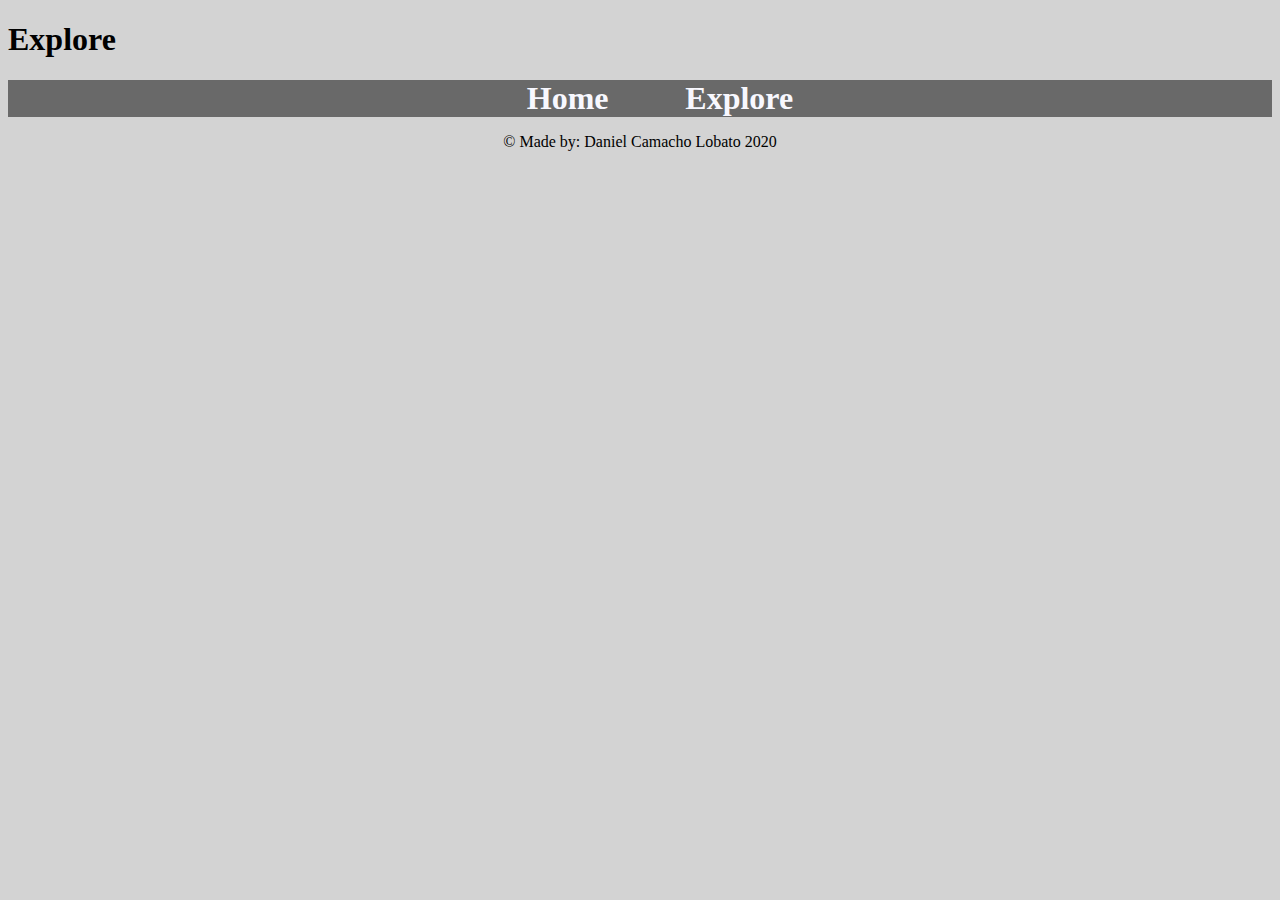
==== explore.html @ 58d022bd "Add files via upload" ====
<!doctype html>
<html lang="nl">

<head>
    <meta charset="UTF-8">
    <meta name="author" content="Daniel Camacho Lobato">
    <meta name="viewport" content="width=device-width, initial-scale=1">



    <link href="styles/style.css" rel="stylesheet">
</head>

<body>

    <script src="scripts/script.js"></script>

    <h1>Explore</h1>

    <nav>
        <ul>
            <li><a href="index.html">Home</a></li>
            <li><a href="explore.html">Explore</a></li>
        </ul>
    </nav>






<!-- <article>
        <p>

        </p>
    </article>
-->


</body>

</html>





<footer>
    <p> &copy; Made by: Daniel Camacho Lobato 2020</p>
</footer>
---- styles/style.css ----
/* CSS Document */
*,
*::after,
*::before {
    box-sizing: border-box;
}

body {
    background-color: lightgray;
}


h1 {
    justify-content: center;
}


nav a:hover {
    background-color: darkslategrey;
    color: black !important;
}

nav {
    background-color: dimgrey;
    text-align: center;
}

nav ul {
    display: flex;
    flex-wrap: wrap;
    list-style-type: none;
    justify-content: center;
}

nav ul a {
    flex-grow: 1;
    text-align: center;
    font-size: 2em;
    font-weight: bold;
    text-decoration: none;
    padding: 0em 1.2em;
    color: ghostwhite;
}




ul:nth-last-of-type(2) {
    display: flex;
}

ul:nth-last-of-type(2) li {
    justify-content: space-between;
    flex-grow: 1;
    align-items: center;
    margin-right: 0.125em;
}



.img1 {
    width: 100%;
    padding: 2.8em;
    margin-top: 2em;
    border-color: aqua;
    border-radius: 1.5em;
}

.logo{
    width: 10%;
    margin-top: 1em;

}

.menu{
    width: 10%;
    margin-right: 15em;
}


footer{
    text-align: center;
}
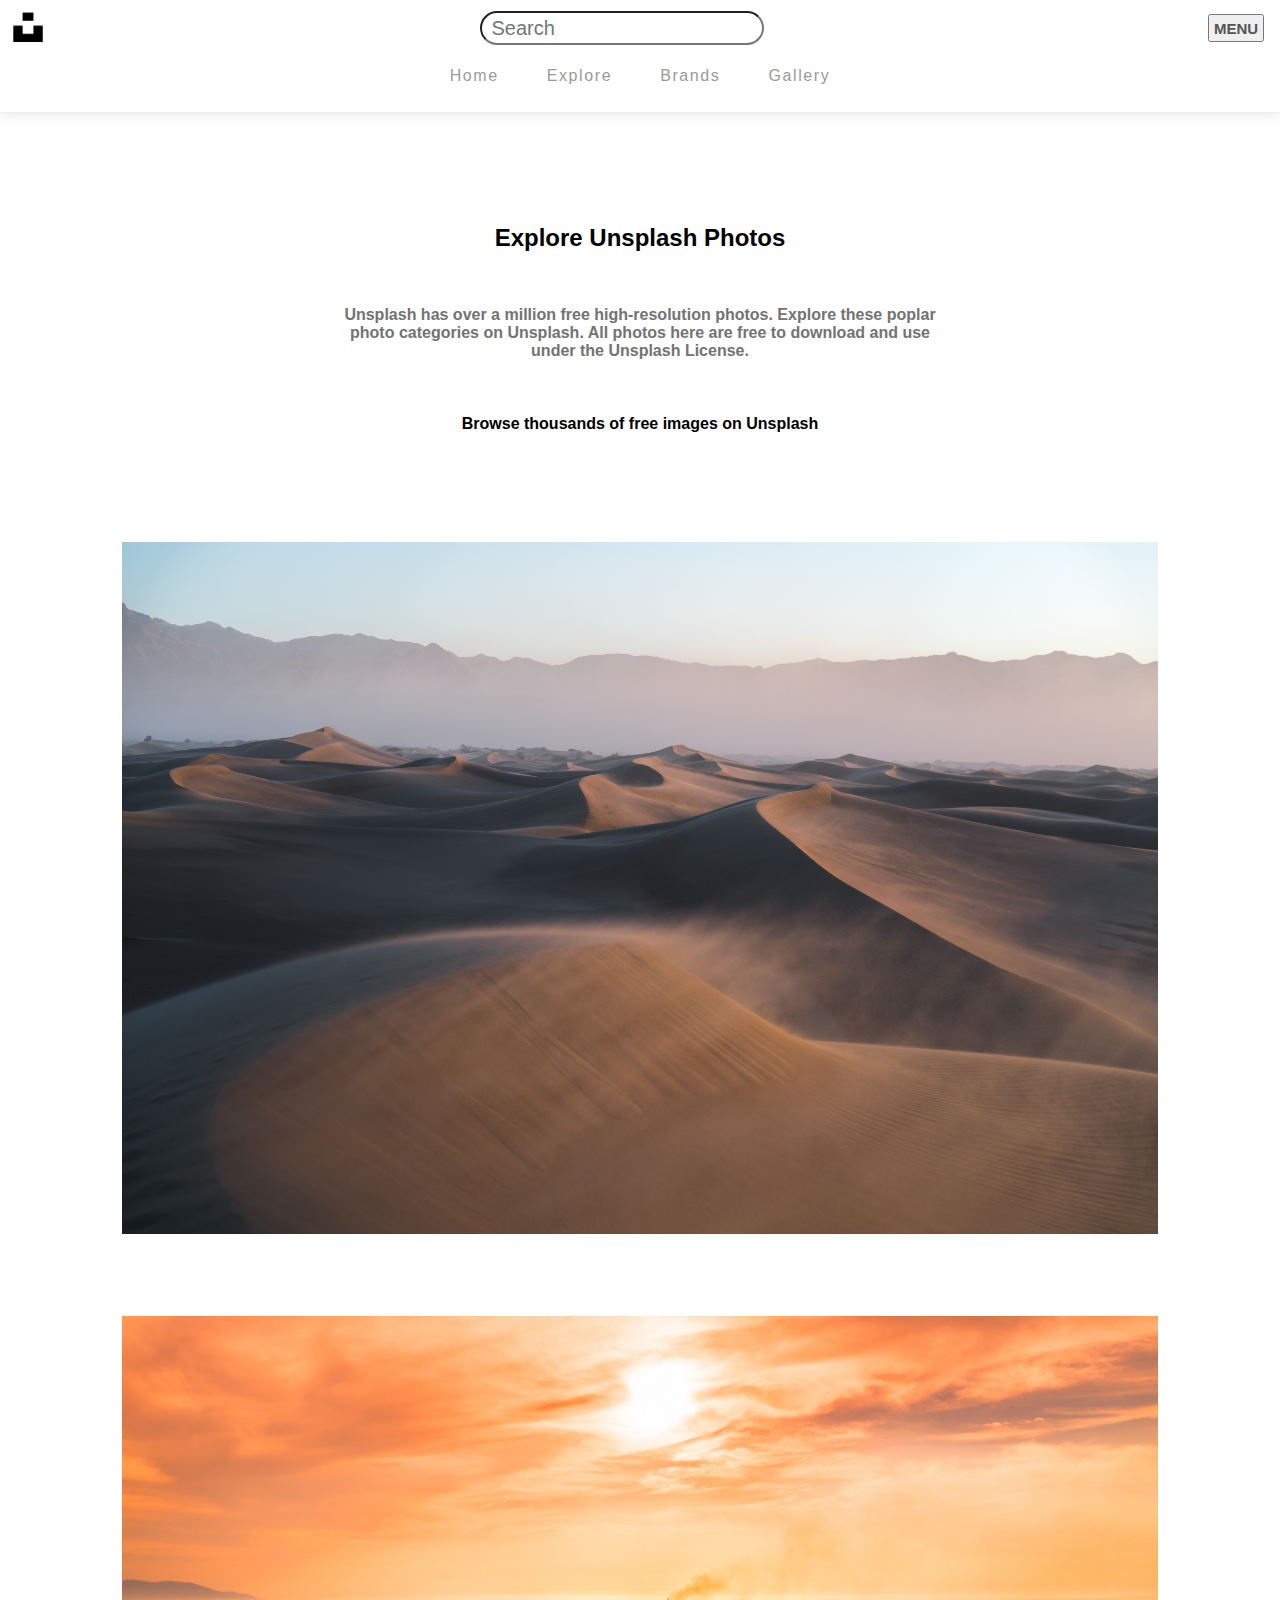
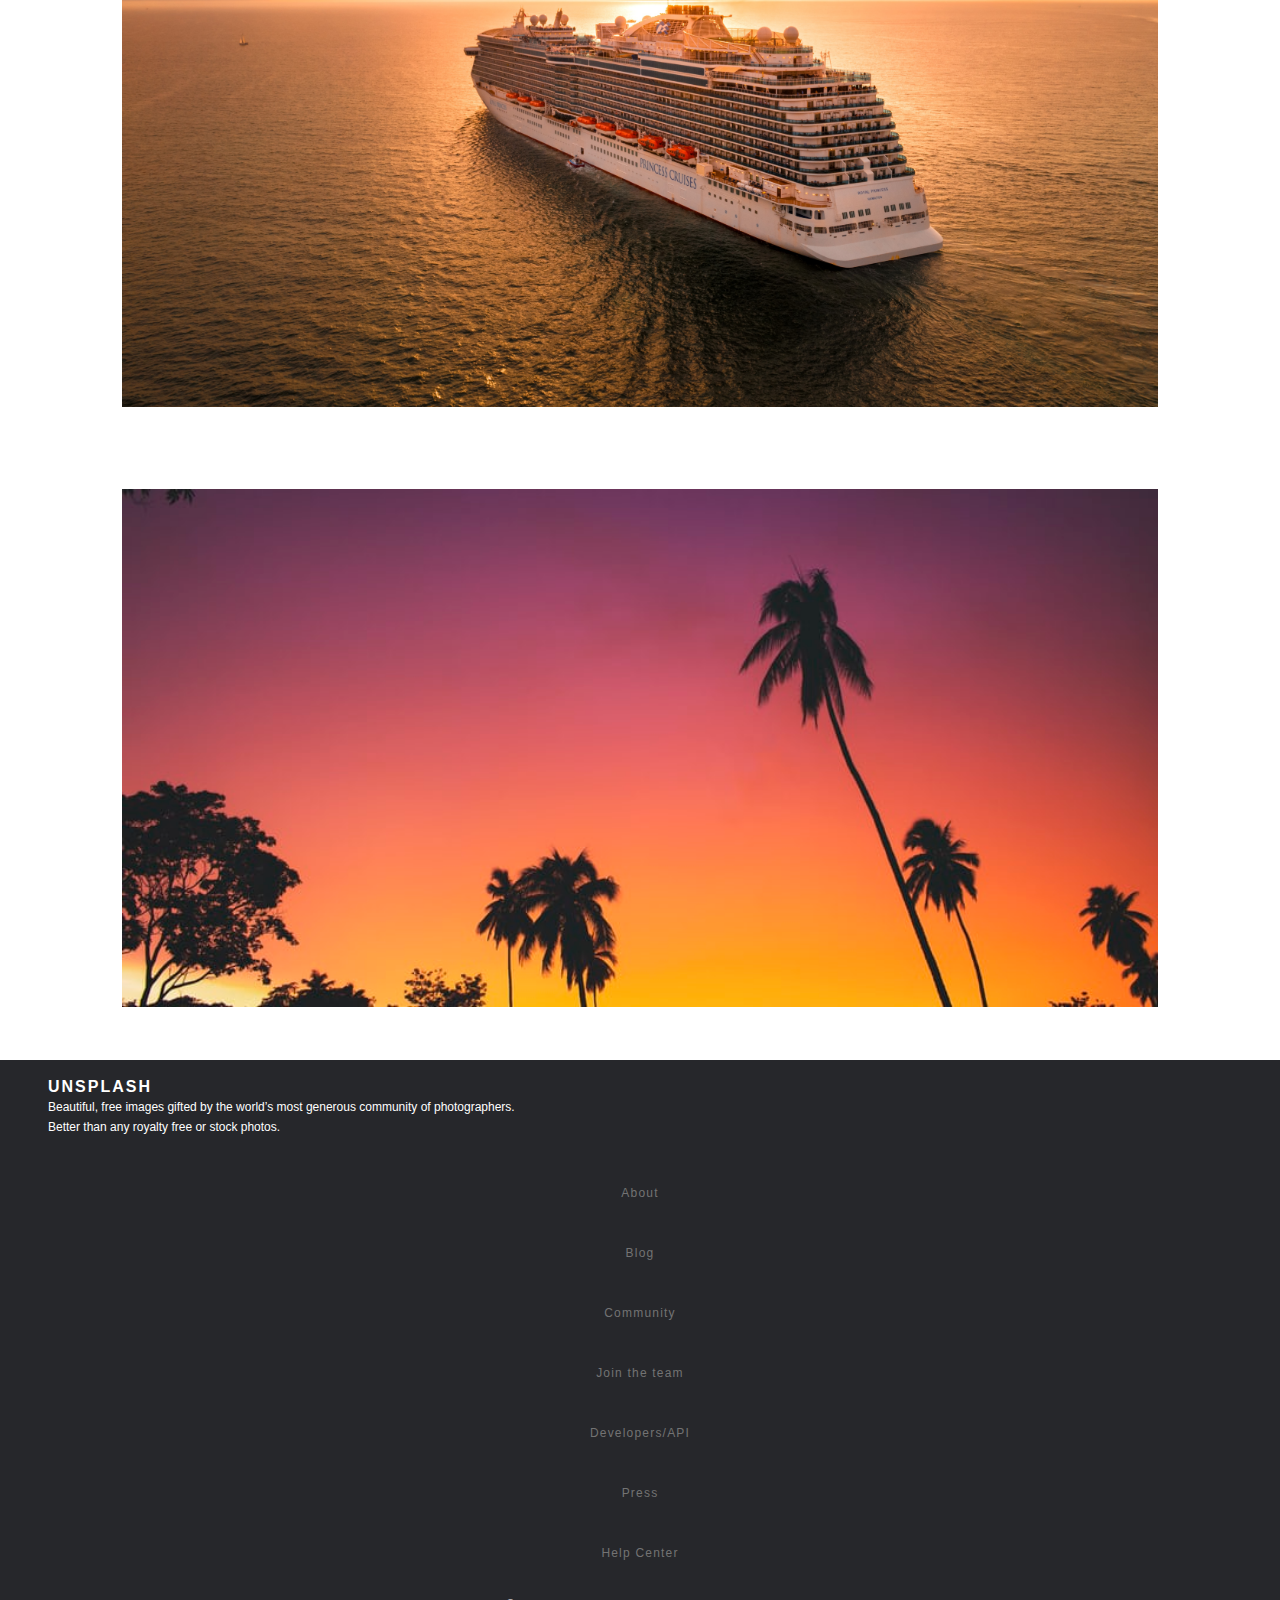
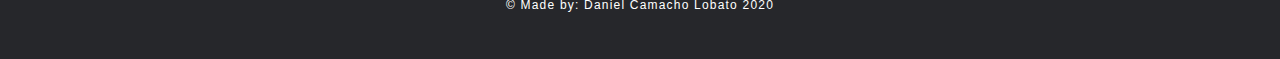
==== commit 77a4f3d4: "Add files via upload" ====
--- a/explore.html
+++ b/explore.html
@@ -1,50 +1,112 @@
-<!doctype html>
-<html lang="nl">
+<!DOCTYPE html>
+<html lang="en" dir="ltr">
 
 <head>
-    <meta charset="UTF-8">
-    <meta name="author" content="Daniel Camacho Lobato">
-    <meta name="viewport" content="width=device-width, initial-scale=1">
-
-
-
-    <link href="styles/style.css" rel="stylesheet">
+  <meta charset="utf-8">
+  <meta name="author" content="Daniel Camacho Lobato">
+  <meta name="viewport" content="width=device-width, initial-scale=1">
+  <title>Unsplash</title>
+  <link rel="stylesheet" href="styles/style.css">
 </head>
 
 <body>
 
-    <script src="scripts/script.js"></script>
+  <nav>
+    <div class="nav1">
+      <img src="images/unsplash_logo.png" class="logo" alt="logo Unsplash">
+      <form class="" action="index.html" method="post">
+        <input type="text" placeholder="Search" name="" value="">
+      </form>
 
-    <h1>Explore</h1>
 
-    <nav>
-        <ul>
-            <li><a href="index.html">Home</a></li>
-            <li><a href="explore.html">Explore</a></li>
-        </ul>
-    </nav>
+
+      <div class="hamburger">
+        <!--<div></div>
+                <div></div>
+                <div></div> -->
+        <button id="hetmenu">MENU</button>
+      </div>
+    </div>
+    <div class="nav2">
+      <ul>
+        <li><a href="index.html">Home</a></li>
+        <li><a href="explore.html">Explore</a></li>
+        <li><a href="#">Brands</a></li>
+        <li><a href="#">Gallery</a></li>
+      </ul>
+    </div>
+
+  </nav>
+  <ul id="expandednav">
+    <li id="closemenu">
+      <svg aria-hidden="true" focusable="false" data-prefix="fas" data-icon="times" class="svg-inline--fa fa-times fa-w-11" role="img" xmlns="http://www.w3.org/2000/svg" viewBox="0 0 352 512"><path d="M242.72 256l100.07-100.07c12.28-12.28 12.28-32.19 0-44.48l-22.24-22.24c-12.28-12.28-32.19-12.28-44.48 0L176 189.28 75.93 89.21c-12.28-12.28-32.19-12.28-44.48 0L9.21 111.45c-12.28 12.28-12.28 32.19 0 44.48L109.28 256 9.21 356.07c-12.28 12.28-12.28 32.19 0 44.48l22.24 22.24c12.28 12.28 32.2 12.28 44.48 0L176 322.72l100.07 100.07c12.28 12.28 32.2 12.28 44.48 0l22.24-22.24c12.28-12.28 12.28-32.19 0-44.48L242.72 256z"></path></svg>
+    </li>
+    <li><a href="index.html"> Log in </a></li>
+    <li><a href="index.html"> About </a></li>
+    <li><a href="index.html"> Wallpapers </a></li>
+    <li><a href="index.html"> Blog </a></li>
+    <li><a href="index.html"> Topics </a></li>
+    <li><a href="index.html"> Collections </a></li>
+    <li><a href="index.html"> Community </a></li>
+    <li><a href="index.html"> History </a></li>
+  </ul>
+
+
+  <main>
+    <section id="onderwerpen">
+      <div class="tekste">
+        <h1>Explore Unsplash Photos</h1>
+        <h2>Unsplash has over a million free high-resolution photos. Explore these poplar<br>
+          photo categories on Unsplash. All photos here are free to download and use<br>
+          under the Unsplash License.
+        </h2>
+        <h3>Browse thousands of free images on Unsplash </h3>
+      </div>
+
+<div class="fotosexplore>">
+      <div class="background">
+        <img src="images/foto's/sahara.jpg" class="logo" alt="Sahara - Afrika">
+      </div>
+      <div class="background">
+        <img src="images/foto's/cruise.jpg" class="logo" alt="Sahara - Afrika">
+      </div>
+      <div class="background">
+        <img src="images/foto's/palm_trees.jpeg" class="logo" alt="Sahara - Afrika">
+      </div>
+</div>
+    </section>
+  </main>
 
 
 
 
 
 
-<!-- <article>
-        <p>
-
-        </p>
-    </article>
--->
-
-
-</body>
-
-</html>
 
 
 
 
+  <footer class="site-footer">
+    <h6> Unsplash </h6>
+    <p> Beautiful, free images gifted by the world’s most generous community of photographers. <br>
+      Better than any royalty free or stock photos. </p>
 
-<footer>
-    <p> &copy; Made by: Daniel Camacho Lobato 2020</p>
-</footer>
+    <ul class="footer-links">
+      <li><a href="index.html">About</a></li>
+      <li><a href="index.html">Blog</a></li>
+      <li><a href="index.html">Community</a></li>
+      <li><a href="index.html">Join the team</a></li>
+      <li><a href="index.html">Developers/API</a></li>
+      <li><a href="index.html">Press</a></li>
+      <li><a href="index.html">Help Center</a></li>
+
+      <p>&copy; Made by: Daniel Camacho Lobato 2020 </p>
+  </footer>
+
+
+
+
+  <script src="scripts/script.js"> </script>
+</body>
+
+</html>
--- a/styles/style.css
+++ b/styles/style.css
@@ -1,83 +1,375 @@
-/* CSS Document */
-*,
-*::after,
-*::before {
-    box-sizing: border-box;
+* {
+  padding: 0;
+  margin: 0;
 }
 
 body {
-    background-color: lightgray;
-}
-
-
-h1 {
-    justify-content: center;
-}
-
-
-nav a:hover {
-    background-color: darkslategrey;
-    color: black !important;
+  font-family: -apple-system, BlinkMacSystemFont, San Francisco, Helvetica Neue, Helvetica, Ubuntu, Roboto, Noto, Segoe UI, Arial, sans-serif;
 }
 
 nav {
-    background-color: dimgrey;
-    text-align: center;
-}
-
-nav ul {
+  position: relative;
+  width: 100%;
+  box-shadow: 0 4px 12px rgba(0, 0, 0, .08), 0 0 1px rgba(1, 0, 0, .1);
+}
+
+nav div {
+  height: 56px;
+}
+
+/* nav 1----------------------------------------------- */
+nav .nav1 {
+  display: flex;
+  flex-direction: row;
+  justify-content: space-between;
+  align-items: center;
+}
+
+nav .logo {
+  position: relative;
+  height: 56px;
+}
+
+nav input {
+  border-radius: 25px;
+  font-size: 1.25em;
+  width: 90%;
+  padding: .19em .5em;
+
+}
+
+/* HamburgerMenu--------------------------------------- */
+nav .hamburger {
+  position: relative;
+  height: 56px;
+  width: 56px;
+  display: flex;
+  flex-direction: column;
+  align-items: center;
+  justify-content: center;
+  margin: .5em 1em .5em 1em;
+}
+
+/*
+nav .hamburger ul {
+  margin: 0;
+  padding: 2em 2em 2em 2em;
+  position: fixed;
+  background-color: darkcyan;
+  list-style: none;
+} */
+nav .nav1 ul {
+  position: fixed;
+  list-style: none;
+  top: 0;
+  bottom: 0;
+  right: 0;
+  left: 0;
+  height: 100%;
+  transform: translateX(-100%);
+  transform: 5s;
+}
+
+nav #hetmenu {
+  font-size: 15px;
+  font-weight: bold;
+  color: #555555;
+  padding: 3.5px 3.5px;
+  text-align: center;
+  text-decoration: none;
+  list-style: none;
+}
+
+nav .hamburgermenu {
+  transform: translateX(0);
+}
+
+#expandednav {
+  position: fixed;
+  background-color: #26272b;
+  width: 100vw;
+  height: 100vh;
+  left: 0;
+  top: 0;
+  z-index: 100;
+  text-decoration: none;
+  transform: translateY(-100%);
+  display: flex;
+  flex-direction: column;
+  align-items: center;
+  justify-content: center;
+}
+
+#expandednav, ul, li, a {
+  color: white;
+  text-decoration: none;
+  list-style: none;
+  text-align: center;
+  letter-spacing: .1em;
+  margin-bottom: 2em;
+  padding: 8px 8px;
+  transition: .4s;
+}
+#expandednav, ul, li, a:hover {
+  color: dodgerblue;
+}
+
+.showexpandednav {
+  transform: translateY(0%) !important;
+}
+
+#closemenu{
+  width: 20px;
+  right: 0;
+  position: absolute;
+  right: 20px;
+  top: 0;
+}
+#closemenu svg{
+  fill:white;
+  transition: .3s;
+}
+#closemenu svg:hover{
+  fill:red;
+  transform: scale(1.2) rotate(360deg);
+}
+#closemenu svg:active{
+  fill:green;
+  transform: scale(.6) rotate(-360deg);
+}
+
+
+
+/* nav 2----------------------------------------------- */
+nav .nav2 ul {
+  height: 100%;
+  display: flex;
+  flex-direction: row;
+  justify-content: center;
+  align-items: center;
+  left: 0;
+  top: 0;
+}
+
+nav .nav2 ul li {
+  padding: 1em;
+  list-style-type: none;
+}
+
+nav .nav2 ul li a {
+  text-decoration: none;
+  color: #9a9a9a;
+  transition: .3s;
+}
+
+nav .nav2 ul li a:hover {
+  color: black;
+}
+
+/* Homepage Unsplash met openingstekst en form---------------------------------------- */
+#welkom {
+  position: relative;
+  background-image: url(../images/welkombg.jpeg);
+  background-repeat: no-repeat;
+  background-size: cover;
+  background-position: center center;
+  display: flex;
+  flex-direction: row;
+  align-items: center;
+  justify-content: center;
+}
+
+#welkom .overlay {
+  position: absolute;
+  background-color: black;
+  width: 100%;
+  height: 100%;
+  opacity: .3;
+}
+
+#welkom div:nth-child(2) {
+  position: relative;
+  padding: 10em 0 10em 0;
+}
+
+#welkom input {
+  width: 100%;
+  left: 0%;
+  right: 0%;
+  margin: 2em 0 2em 0;
+  padding: .4em;
+  border-radius: 15px;
+  background-color: white;
+  transform: translateX(0%);
+}
+
+#welkom h1,
+h2,
+p {
+  color: white;
+}
+
+#welkom .tekst {
+  margin: 2em;
+  text-align: center;
+}
+
+#welkom h1 {
+  font-size: 2em;
+  text-align: center;
+}
+
+#welkom h2 {
+  font-size: 1.3em;
+  text-align: center;
+}
+
+#welkom a {
+  color: white;
+  text-decoration: none;
+  list-style: none;
+}
+
+#welkom .bottom {
+  position: absolute;
+  width: 100%;
+  height: 5%;
+  bottom: 0;
+  text-align: center;
+  opacity: 75%;
+}
+
+/* Explorepagina---------------------------------------- */
+#onderwerpen .tekste {
+  /* position: absolute; */
+  margin: 2em 2em 2em 2em;
+  text-align: center;
+}
+
+#onderwerpen .tekste {
+  margin: 2em;
+  text-align: center;
+  color: #737373;
+}
+
+#onderwerpen h1 {
+  font-size: 1.5em;
+  text-align: center;
+  margin: 5% 5% 5% 5%;
+  color: black;
+}
+
+#onderwerpen h2 {
+  font-size: 1em;
+  text-align: center;
+  margin: 5% 5% 5% 5%;
+  color: #737373;
+}
+
+#onderwerpen h3 {
+  font-size: 1em;
+  text-align: center;
+  margin: 5% 5% 5% 5%;
+  color: black;
+}
+
+
+#onderwerpen, .background img {
+  position: relative;
+  width: 90%;
+  padding-top: 2em;
+  margin: 2% 5% 2% 5%;
+}
+
+
+
+
+/* Foto's---------------------------------------- */
+#fotos {
+  display: flex;
+  flex-direction: column;
+}
+
+#fotos div {
+  position: relative;
+  width: 90%;
+  margin: 5% 5% 5% 5%;
+  overflow: hidden;
+}
+
+#fotos div img {
+  position: relative;
+  width: 100%;
+}
+
+#fotos div p {
+  position: absolute;
+  top: 5px;
+  left: 10px;
+  font-size: 1.5em;
+  font-weight: 280;
+  color: white;
+  background-color: grey;
+  border-radius: 10px;
+  padding: .25em;
+  margin-top: 3.5px;
+}
+
+#fotos div p span {
+  color: #F76912;
+}
+
+#fotos div:nth-child(2) p span {
+  color: #2D50FF;
+}
+
+#fotos div:nth-child(3) p span {
+  color: #FFD606;
+}
+
+#fotos div:nth-child(4) p span {
+  color: #FFD606;
+}
+
+/* Footer---------------------------------------- */
+.site-footer {
+  background-color: #26272b;
+  padding: 1em 4em 1em 4em;
+  font-size: 12px;
+  line-height: 20px;
+  color: white;
+}
+
+.site-footer h6 {
+  color: white;
+  font-size: 16px;
+  text-transform: uppercase;
+  margin-top: 5px;
+  letter-spacing: 2px
+}
+
+.site-footer a {
+  color: #737373;
+}
+
+.footer-links {
+  margin-top: 2.5em;
+  text-decoration: none;
+  list-style: none;
+}
+
+.footer-links a:active, .footer-links a:focus, .footer-links a:hover {
+  color: dodgerblue;
+}
+
+/* Media-Queries---------------------------------------- */
+@media only screen and (min-width: 1000px) {
+  #welkom .bottom {
+    background-color: pink;
+  }
+
+  #fotos {
     display: flex;
-    flex-wrap: wrap;
-    list-style-type: none;
-    justify-content: center;
-}
-
-nav ul a {
-    flex-grow: 1;
-    text-align: center;
-    font-size: 2em;
-    font-weight: bold;
-    text-decoration: none;
-    padding: 0em 1.2em;
-    color: ghostwhite;
-}
-
-
-
-
-ul:nth-last-of-type(2) {
-    display: flex;
-}
-
-ul:nth-last-of-type(2) li {
-    justify-content: space-between;
-    flex-grow: 1;
-    align-items: center;
-    margin-right: 0.125em;
-}
-
-
-
-.img1 {
-    width: 100%;
-    padding: 2.8em;
-    margin-top: 2em;
-    border-color: aqua;
-    border-radius: 1.5em;
-}
-
-.logo{
-    width: 10%;
-    margin-top: 1em;
-
-}
-
-.menu{
-    width: 10%;
-    margin-right: 15em;
-}
-
-
-footer{
-    text-align: center;
-}
+    flex-direction: row;
+  }
+}
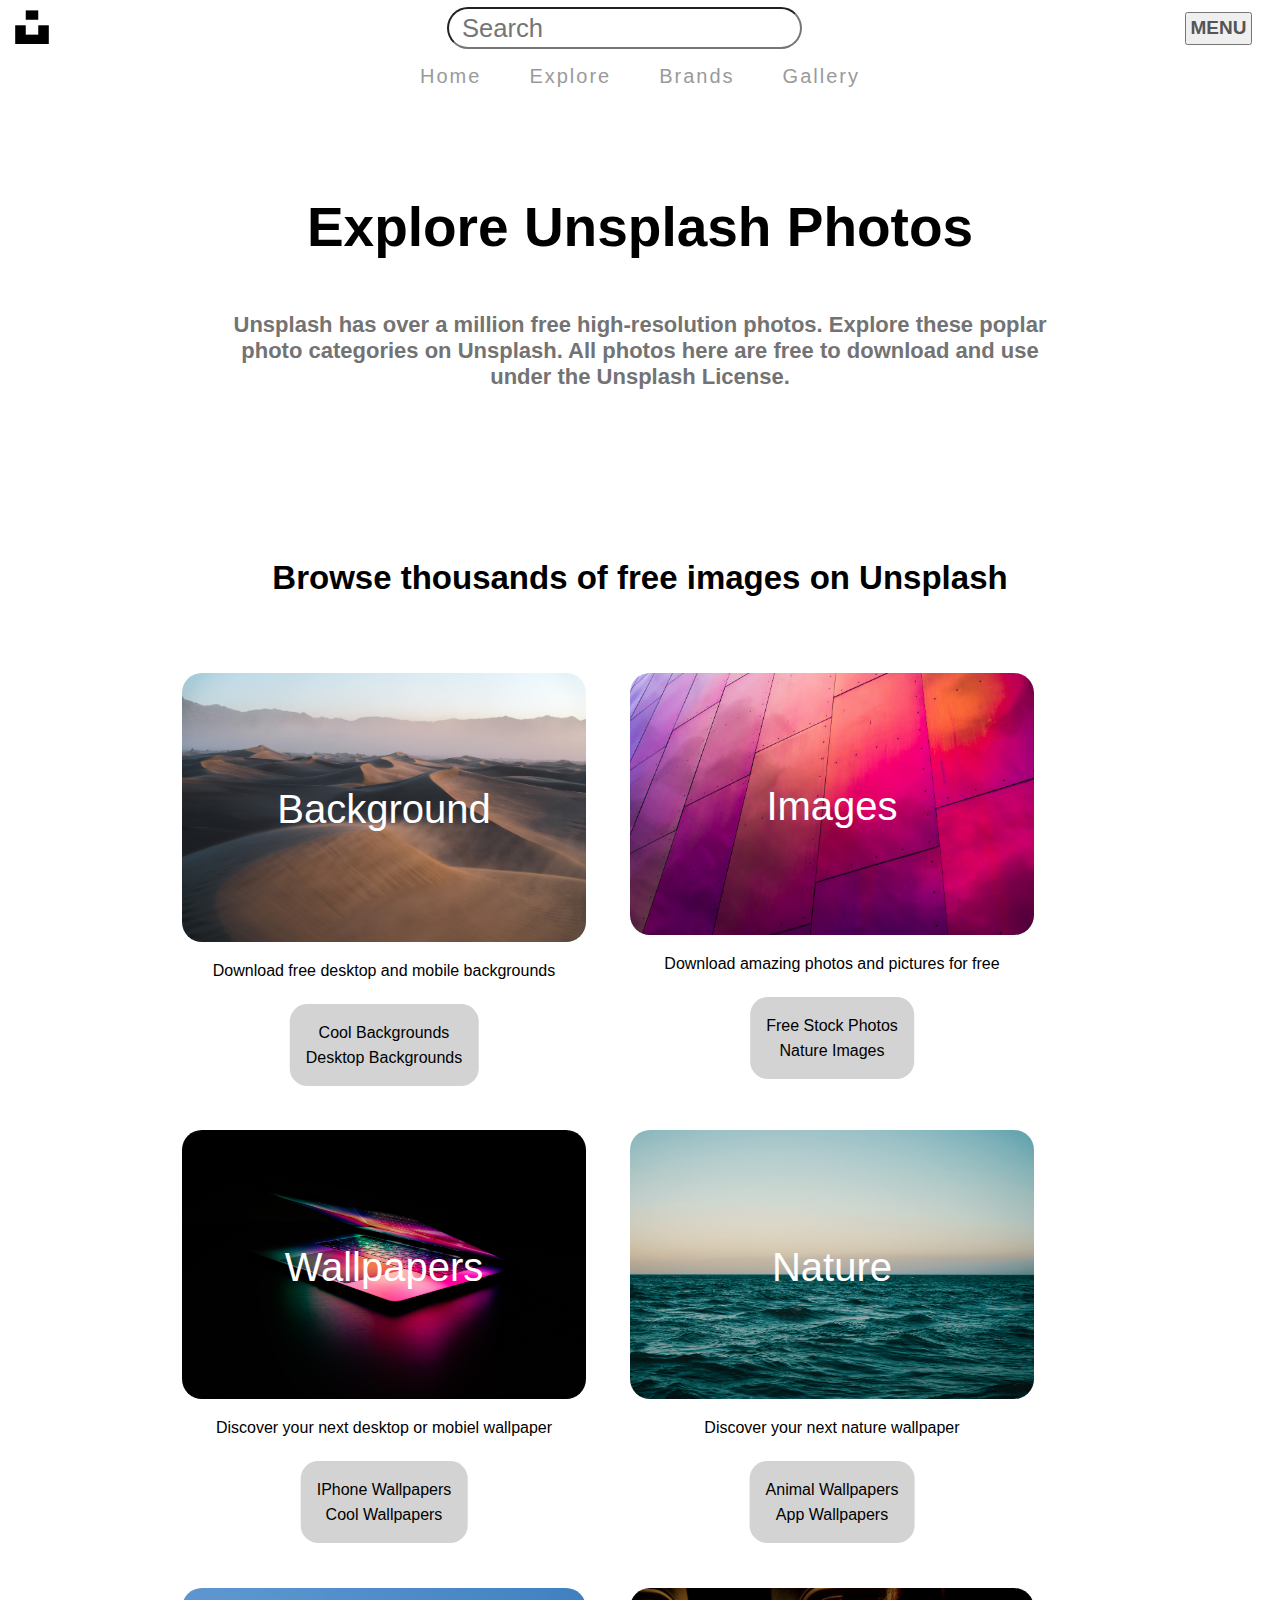
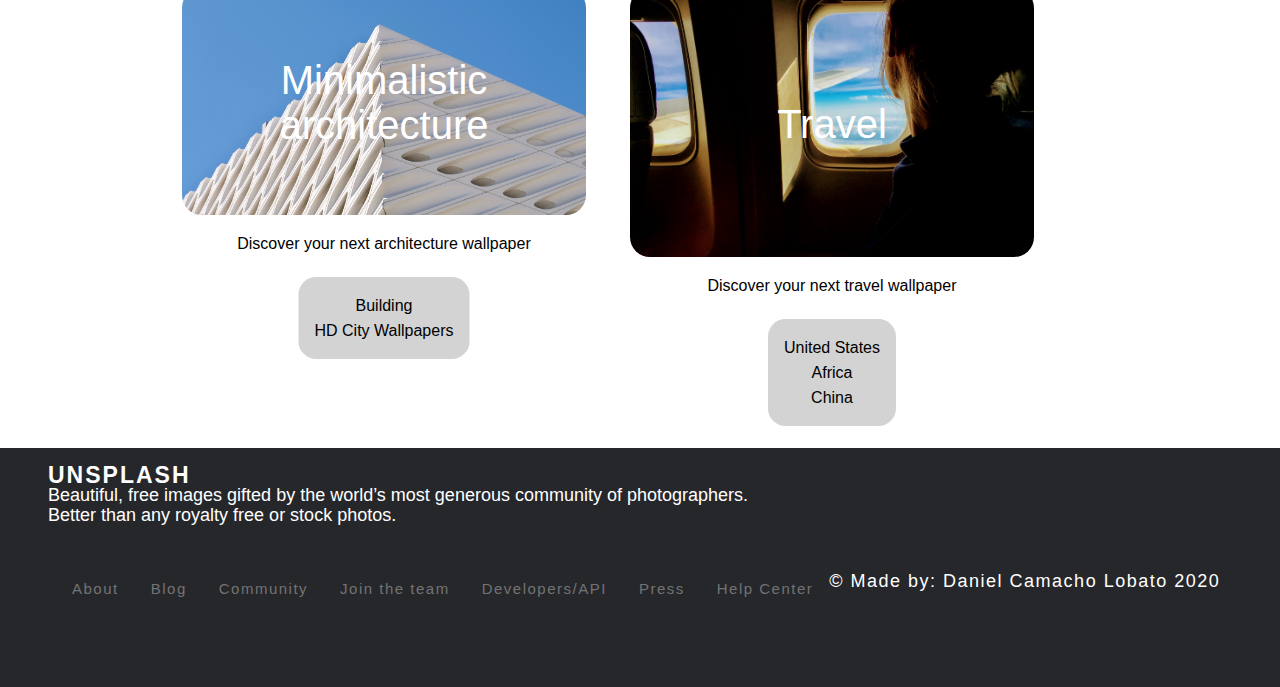
==== commit 5403fcc0: "Add files via upload" ====
--- a/explore.html
+++ b/explore.html
@@ -39,7 +39,11 @@
   </nav>
   <ul id="expandednav">
     <li id="closemenu">
-      <svg aria-hidden="true" focusable="false" data-prefix="fas" data-icon="times" class="svg-inline--fa fa-times fa-w-11" role="img" xmlns="http://www.w3.org/2000/svg" viewBox="0 0 352 512"><path d="M242.72 256l100.07-100.07c12.28-12.28 12.28-32.19 0-44.48l-22.24-22.24c-12.28-12.28-32.19-12.28-44.48 0L176 189.28 75.93 89.21c-12.28-12.28-32.19-12.28-44.48 0L9.21 111.45c-12.28 12.28-12.28 32.19 0 44.48L109.28 256 9.21 356.07c-12.28 12.28-12.28 32.19 0 44.48l22.24 22.24c12.28 12.28 32.2 12.28 44.48 0L176 322.72l100.07 100.07c12.28 12.28 32.2 12.28 44.48 0l22.24-22.24c12.28-12.28 12.28-32.19 0-44.48L242.72 256z"></path></svg>
+      <svg aria-hidden="true" focusable="false" data-prefix="fas" data-icon="times" class="svg-inline--fa fa-times fa-w-11" role="img" xmlns="http://www.w3.org/2000/svg" viewBox="0 0 352 512">
+        <path
+          d="M242.72 256l100.07-100.07c12.28-12.28 12.28-32.19 0-44.48l-22.24-22.24c-12.28-12.28-32.19-12.28-44.48 0L176 189.28 75.93 89.21c-12.28-12.28-32.19-12.28-44.48 0L9.21 111.45c-12.28 12.28-12.28 32.19 0 44.48L109.28 256 9.21 356.07c-12.28 12.28-12.28 32.19 0 44.48l22.24 22.24c12.28 12.28 32.2 12.28 44.48 0L176 322.72l100.07 100.07c12.28 12.28 32.2 12.28 44.48 0l22.24-22.24c12.28-12.28 12.28-32.19 0-44.48L242.72 256z">
+        </path>
+      </svg>
     </li>
     <li><a href="index.html"> Log in </a></li>
     <li><a href="index.html"> About </a></li>
@@ -62,19 +66,61 @@
         </h2>
         <h3>Browse thousands of free images on Unsplash </h3>
       </div>
+    </section>
 
-<div class="fotosexplore>">
-      <div class="background">
-        <img src="images/foto's/sahara.jpg" class="logo" alt="Sahara - Afrika">
+
+    <section id="fotos2">
+      <div>
+        <div class="imagecontainer">
+          <img src="images/foto's/sahara.jpg" class="logo" alt="De Sahara in Egypte, Afrika">
+          <p>Background</p>
+        </div>
+        <h4> Download free desktop and mobile backgrounds</h4>
+        <h5> Cool Backgrounds <br> Desktop Backgrounds </h5>
       </div>
-      <div class="background">
-        <img src="images/foto's/cruise.jpg" class="logo" alt="Sahara - Afrika">
+
+      <div>
+        <div class="imagecontainer">
+        <img src="images/foto's/roze_muur.jpg" class="logo" alt="Een cruiseship op de Middellandse Zee">
+        <p>Images</p> </div>
+        <h4> Download amazing photos and pictures for free</h4>
+        <h5> Free Stock Photos <br> Nature Images </h5>
       </div>
-      <div class="background">
-        <img src="images/foto's/palm_trees.jpeg" class="logo" alt="Sahara - Afrika">
+
+      <div>
+        <div class="imagecontainer">
+        <img src="images/foto's/laptop.jpg" class="logo" alt="Foto van een apple, macbook laptop">
+        <p>Wallpapers<span></span> </p> </div>
+        <h4> Discover your next desktop or mobiel wallpaper</h4>
+        <h5> IPhone Wallpapers <br> Cool Wallpapers </h5>
       </div>
-</div>
+
+      <div>
+        <div class="imagecontainer">
+        <img src="images/foto's/zee.jpg" class="logo" alt="Dit is de Atlantische Oceaan">
+        <p>Nature<span></span> </p> </div>
+        <h4> Discover your next nature wallpaper</h4>
+        <h5> Animal Wallpapers <br> App Wallpapers </h5>
+      </div>
+
+      <div>
+        <div class="imagecontainer">
+        <img src="images/foto's/minimal.jpg" class="logo" alt="Foto van een gebouw in Los Angeles, 500 meter van Santa Monica">
+        <p>Minimalistic architecture<span></span> </p> </div>
+        <h4> Discover your next architecture wallpaper</h4>
+        <h5> Building <br> HD City Wallpapers </h5>
+      </div>
+
+      <div>
+        <div class="imagecontainer">
+        <img src="images/foto's/travel.jpg" class="logo" alt="Foto van een mevrouw in een vliegtuig">
+        <p>Travel<span></span> </p> </div>
+        <h4> Discover your next travel wallpaper</h4>
+        <h5> United States <br> Africa <br> China</h5>
+      </div>
+
     </section>
+
   </main>
 
 
--- a/styles/style.css
+++ b/styles/style.css
@@ -8,16 +8,18 @@
 }
 
 nav {
-  position: relative;
+  position: fixed;
   width: 100%;
-  box-shadow: 0 4px 12px rgba(0, 0, 0, .08), 0 0 1px rgba(1, 0, 0, .1);
+  z-index: 100;
+  background-color: white;
+  top: 0;
 }
 
 nav div {
   height: 56px;
 }
 
-/* nav 1----------------------------------------------- */
+/* nav 1- Logo/input---------------------------------- */
 nav .nav1 {
   display: flex;
   flex-direction: row;
@@ -35,7 +37,6 @@
   font-size: 1.25em;
   width: 90%;
   padding: .19em .5em;
-
 }
 
 /* HamburgerMenu--------------------------------------- */
@@ -50,14 +51,6 @@
   margin: .5em 1em .5em 1em;
 }
 
-/*
-nav .hamburger ul {
-  margin: 0;
-  padding: 2em 2em 2em 2em;
-  position: fixed;
-  background-color: darkcyan;
-  list-style: none;
-} */
 nav .nav1 ul {
   position: fixed;
   list-style: none;
@@ -91,7 +84,7 @@
   height: 100vh;
   left: 0;
   top: 0;
-  z-index: 100;
+  z-index: 101;
   text-decoration: none;
   transform: translateY(-100%);
   display: flex;
@@ -110,6 +103,7 @@
   padding: 8px 8px;
   transition: .4s;
 }
+
 #expandednav, ul, li, a:hover {
   color: dodgerblue;
 }
@@ -118,29 +112,30 @@
   transform: translateY(0%) !important;
 }
 
-#closemenu{
-  width: 20px;
+#closemenu {
+  width: 30px;
   right: 0;
   position: absolute;
-  right: 20px;
+  right: 70px;
   top: 0;
 }
-#closemenu svg{
-  fill:white;
+
+#closemenu svg {
+  fill: white;
   transition: .3s;
 }
-#closemenu svg:hover{
-  fill:red;
+
+#closemenu svg:hover {
+  fill: red;
   transform: scale(1.2) rotate(360deg);
 }
-#closemenu svg:active{
-  fill:green;
+
+#closemenu svg:active {
+  fill: green;
   transform: scale(.6) rotate(-360deg);
 }
 
-
-
-/* nav 2----------------------------------------------- */
+/* nav 2 - Home/Explore/Brands/Gallery--------------------- */
 nav .nav2 ul {
   height: 100%;
   display: flex;
@@ -165,8 +160,17 @@
 nav .nav2 ul li a:hover {
   color: black;
 }
-
-/* Homepage Unsplash met openingstekst en form---------------------------------------- */
+nav .nav2 ul li a:active {
+  font-weight: 400;
+  font-size: 25px;
+  color: black;
+}
+
+main {
+  margin-top: 110px;
+}
+
+/* Homepage - openingstekst en form---------------------------------------- */
 #welkom {
   position: relative;
   background-image: url(../images/welkombg.jpeg);
@@ -239,52 +243,7 @@
   opacity: 75%;
 }
 
-/* Explorepagina---------------------------------------- */
-#onderwerpen .tekste {
-  /* position: absolute; */
-  margin: 2em 2em 2em 2em;
-  text-align: center;
-}
-
-#onderwerpen .tekste {
-  margin: 2em;
-  text-align: center;
-  color: #737373;
-}
-
-#onderwerpen h1 {
-  font-size: 1.5em;
-  text-align: center;
-  margin: 5% 5% 5% 5%;
-  color: black;
-}
-
-#onderwerpen h2 {
-  font-size: 1em;
-  text-align: center;
-  margin: 5% 5% 5% 5%;
-  color: #737373;
-}
-
-#onderwerpen h3 {
-  font-size: 1em;
-  text-align: center;
-  margin: 5% 5% 5% 5%;
-  color: black;
-}
-
-
-#onderwerpen, .background img {
-  position: relative;
-  width: 90%;
-  padding-top: 2em;
-  margin: 2% 5% 2% 5%;
-}
-
-
-
-
-/* Foto's---------------------------------------- */
+/* Foto's en titels op Homepage---------------------------------------- */
 #fotos {
   display: flex;
   flex-direction: column;
@@ -316,11 +275,13 @@
 }
 
 #fotos div p span {
-  color: #F76912;
+  color: red;
+  font-style: italic;
 }
 
 #fotos div:nth-child(2) p span {
   color: #2D50FF;
+  font-style: italic;
 }
 
 #fotos div:nth-child(3) p span {
@@ -331,7 +292,111 @@
   color: #FFD606;
 }
 
-/* Footer---------------------------------------- */
+
+/* Explorepagina---------------------------------------- */
+#onderwerpen .tekste {
+  margin: 2em 2em 2em 2em;
+  text-align: center;
+}
+
+#onderwerpen .tekste {
+  margin: 2em;
+  text-align: center;
+  color: #737373;
+}
+
+#onderwerpen h1 {
+  font-size: 2.5em;
+  text-align: center;
+  margin: 5% 5% 5% 5%;
+  color: black;
+}
+
+#onderwerpen h2 {
+  font-size: 1em;
+  text-align: center;
+  margin: 5% 5% 5% 5%;
+  color: #737373;
+}
+
+#onderwerpen h3 {
+  font-size: 1.5em;
+  padding-top: 3.5em;
+  padding-bottom: 0;
+  text-align: center;
+  margin: 5% 5% 5% 5%;
+  color: black;
+}
+
+#onderwerpen, .background img {
+  position: relative;
+  width: 90%;
+  padding-top: 2em;
+  margin: 2% 5% 2% 5%;
+}
+
+/* Explorepagina - Woorden: Background, Images & Wallpapers------------------ */
+#fotos2 {
+  display: flex;
+  flex-direction: column;
+}
+
+#fotos2 div {
+  position: relative;
+  width: 90%;
+  margin: 5% 5% 5% 5%;
+  overflow: hidden;
+}
+
+#fotos2 div img {
+  position: relative;
+  width: 100%;
+  border-radius: 20px;
+}
+
+#fotos2 div .imagecontainer {
+  position: relative;
+  width: 100%;
+  margin: 0;
+}
+
+#fotos2 div p {
+  position: absolute;
+  top: 50%;
+  left: 50%;
+  transform: translate(-50%, -50%);
+  font-size: 2.5em;
+  text-align: center;
+  color: white;
+}
+
+/* H4 & H5 explorepagina,  onder de afbeeldingen-------------------------- */
+#fotos2 h4 {
+  padding-top: 1em;
+  font-size: 1em;
+  font-weight: 200;
+  text-align: center;
+}
+
+#fotos2 h5 {
+  padding: 1em;
+  font-size: 1em;
+  font-weight: 500;
+  text-align: center;
+  border-radius: 2px;
+  line-height: 25px;
+  color: black;
+  background-color: lightgrey;
+  display: inline-block;
+  left: 50%;
+  transform: translateX(-50%);
+  position: relative;
+  margin-top: 1.5em;
+  border-radius: 1.1em;
+}
+
+
+/* Footer website------------------------------------ */
 .site-footer {
   background-color: #26272b;
   padding: 1em 4em 1em 4em;
@@ -358,18 +423,213 @@
   list-style: none;
 }
 
+footer p{
+  font-size: 14px;
+}
+
 .footer-links a:active, .footer-links a:focus, .footer-links a:hover {
   color: dodgerblue;
 }
 
-/* Media-Queries---------------------------------------- */
+
+
+
+
+/* Media-Queries- 800/1000/1400---------------------------------- */
+@media only screen and (min-width: 800px) {
+  nav input {
+    font-size: 1.4em;
+  }
+  nav .nav2 ul li a {
+    font-size: 18px;
+  }
+  nav #hetmenu {
+    font-size: 17px;
+  }
+  nav .logo {
+    height: 59px;
+  }
+  #welkom h1 {
+    font-size: 30px;
+  }
+  #welkom .tekst {
+    font-size: 18px;
+  }
+  #welkom .bottom {
+    font-size: 20px;
+  }
+  #welkom p {
+    font-size: 20px;
+  }
+  #welkom input{
+    font-size: 18px;
+  }
+  #fotos {
+    display: grid;
+    grid-template-columns: repeat(2, 26em);
+    margin: 10px 5px 10px 5px;
+    width: 90%;
+  }
+  #fotos div p {
+    font-size: 1.5em;
+    font-weight: 380;
+    color: white;
+    background-color: grey;
+  }
+  #onderwerpen .tekste {
+    font-size: 20px;
+  }
+
+  #fotos2{
+    display: grid;
+    grid-template-columns: repeat(2, 27em);
+    width: 100%;
+    margin-left: 20px;
+
+  }
+  #fotos2 div .imagecontainer {
+    width: 100%;
+    margin: 0;
+  }
+  .site-footer h6 {
+    font-size: 20px;
+  }
+
+  .footer-links {
+    display: flex;
+    font-size: 15px;
+  }
+  footer p{
+    font-size: 16px;
+  }
+
+}
+
 @media only screen and (min-width: 1000px) {
+  nav input {
+    font-size: 1.6em;
+  }
+
+  nav .nav2 ul li a {
+    font-size: 20px;
+  }
+
+  nav #hetmenu {
+    font-size: 19px;
+    margin-right: 35px;
+  }
+
+  nav .logo {
+    height: 64px;
+  }
+
+  #welkom h1 {
+    font-size: 35px;
+  }
+
+  #welkom .tekst {
+    font-size: 20px;
+  }
+
   #welkom .bottom {
-    background-color: pink;
+    font-size: 22px;
   }
 
   #fotos {
-    display: flex;
-    flex-direction: row;
-  }
-}
+    display: grid;
+    grid-template-columns: repeat(2, 34.5em);
+    margin: 10px 5px 10px 5px;
+  }
+
+  #fotos div p {
+    font-size: 2em;
+    font-weight: 300;
+    color: white;
+    background-color: grey;
+  }
+  #onderwerpen .tekste {
+    font-size: 22px;
+  }
+  #fotos2{
+    display: grid;
+    grid-template-columns: repeat(2, 28em);
+    width: 100%;
+    margin-left: 160px;
+
+  }
+  #fotos2 div .imagecontainer {
+    width: 100%;
+    margin: 0;
+  }
+  .site-footer h6 {
+    font-size: 23px;
+  }
+  footer p{
+    font-size: 18px;
+  }
+
+}
+
+@media only screen and (min-width: 1400px) {
+  nav input {
+    font-size: 1.65em;
+  }
+
+  nav .nav2 ul li a {
+    font-size: 22px;
+  }
+
+  nav #hetmenu {
+    font-size: 25px;
+    margin-right: 80px;
+  }
+
+  nav .logo {
+    height: 75px;
+  }
+
+  #welkom h1 {
+    font-size: 40px;
+  }
+
+  #welkom .tekst {
+    font-size: 22px;
+  }
+
+  #welkom .bottom {
+    font-size: 24px;
+  }
+
+  #fotos {
+    display: grid;
+    grid-template-columns: repeat(2, 53em);
+    margin: 5px 5px 5px 5px;
+    padding-left: 65px;
+  }
+  #onderwerpen .tekste {
+    font-size: 24px;
+  }
+  #fotos2{
+    display: grid;
+    grid-template-columns: repeat(2, 40em);
+    width: 100%;
+    margin-left: 100px;
+
+  }
+  #fotos2 div .imagecontainer {
+    width: 100%;
+    margin: 0;
+  }
+  .site-footer h6 {
+    font-size: 25px;
+  }
+
+  footer p {
+    fontsize: 16px;
+  }
+  .footer-links {
+    text-align: center;
+    font-size: 22px;
+  }
+}
+}
